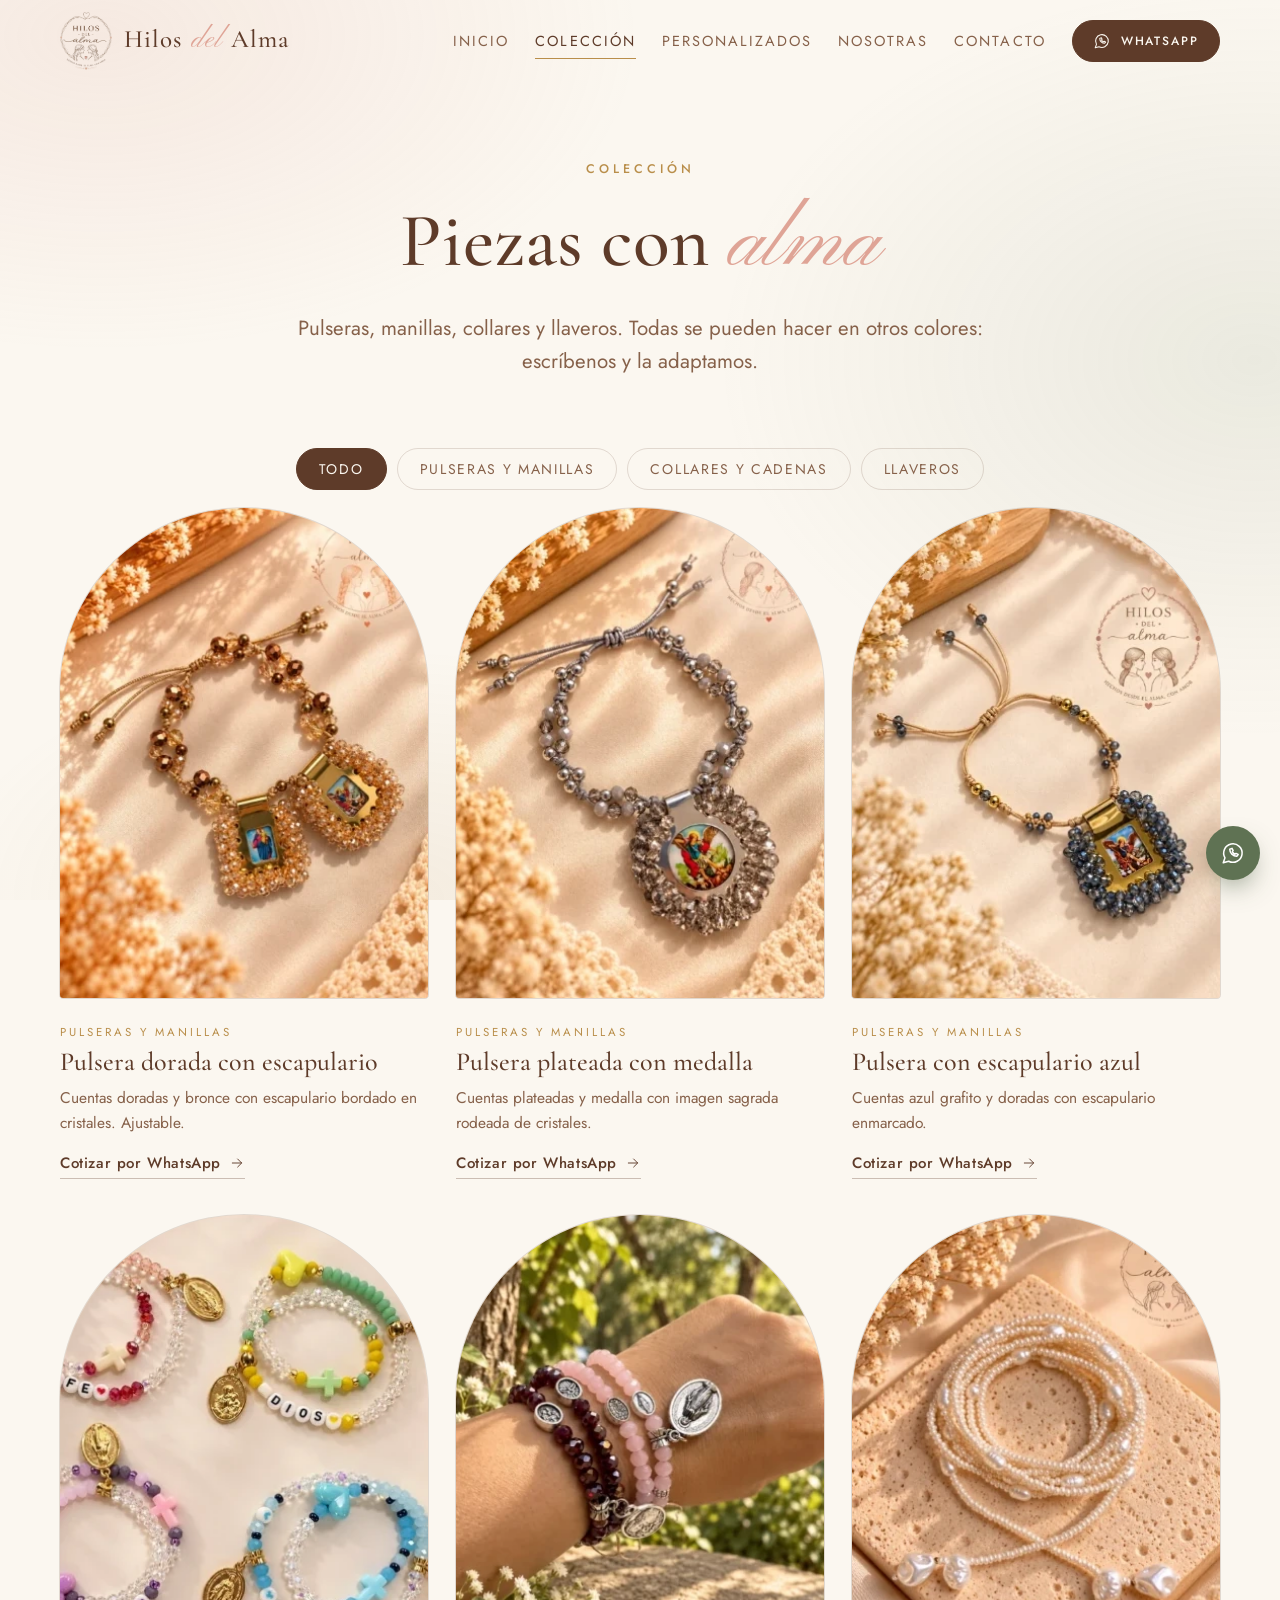
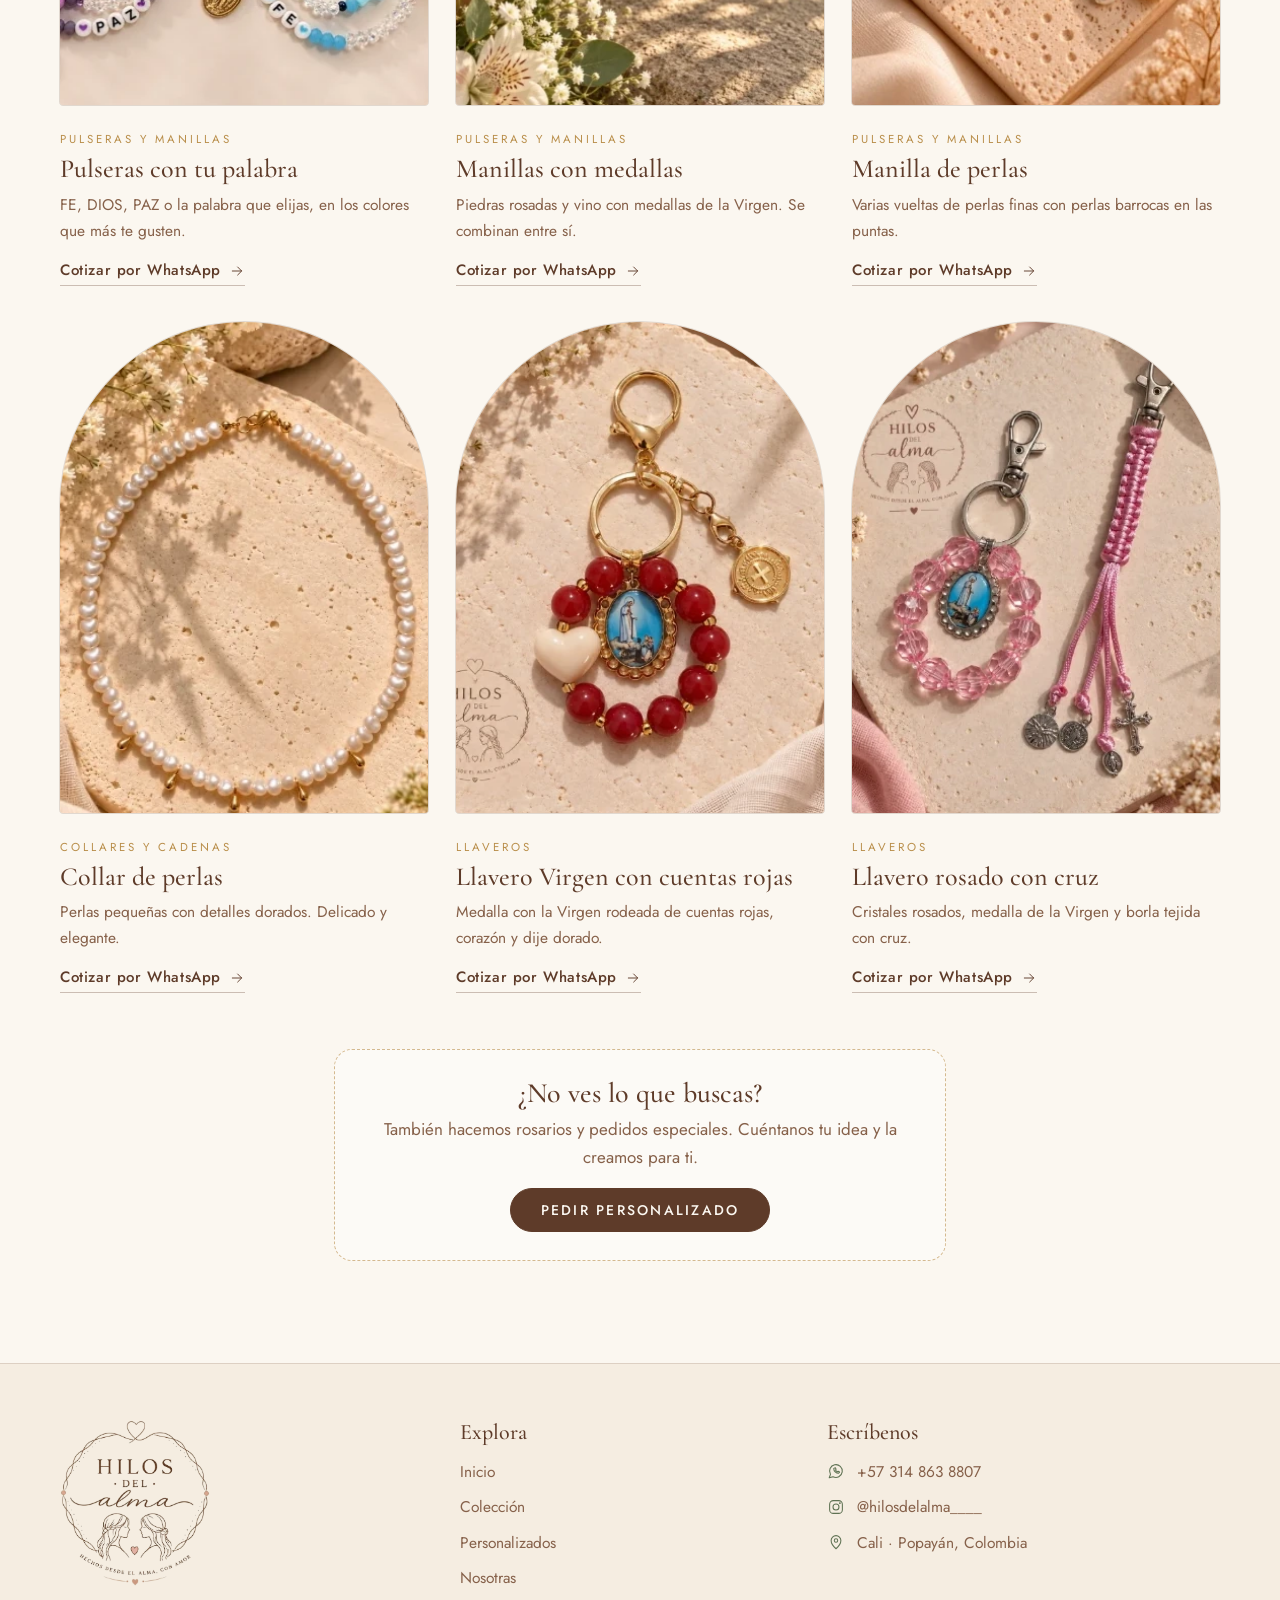
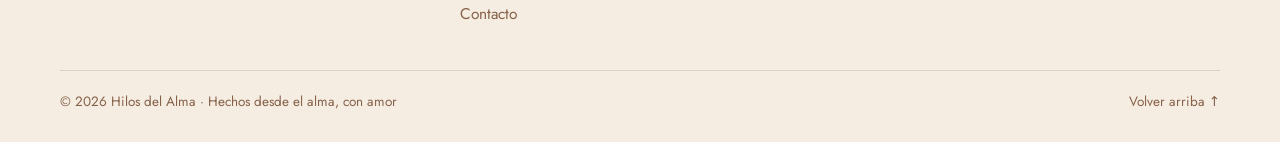
==== coleccion.html @ b4412c26 "Sitio inicial de Hilos del Alma: inicio, colección, personalizados, nosotras y contacto" ====
<!doctype html>
<html lang="es">
<head>
  <meta charset="utf-8">
  <meta name="viewport" content="width=device-width, initial-scale=1">
  <title>Colección · Hilos del Alma</title>
  <meta name="description" content="Pulseras, manillas, collares, llaveros y rosarios de Hilos del Alma. Cotiza por WhatsApp.">
  <meta name="theme-color" content="#fbf7f0">
  <link rel="icon" type="image/png" href="assets/img/favicon.png">
  <link rel="apple-touch-icon" href="assets/img/apple-touch-icon.png">
  <meta property="og:title" content="Colección · Hilos del Alma">
  <meta property="og:description" content="Pulseras, manillas, collares, llaveros y rosarios de Hilos del Alma. Cotiza por WhatsApp.">
  <meta property="og:image" content="assets/img/logo.png">
  <link rel="preconnect" href="https://fonts.googleapis.com">
  <link rel="preconnect" href="https://fonts.gstatic.com" crossorigin>
  <link href="https://fonts.googleapis.com/css2?family=Cormorant+Garamond:ital,wght@0,400;0,500;0,600;1,400;1,500&family=Jost:wght@300;400;500&family=Pinyon+Script&display=swap" rel="stylesheet">
  <link rel="stylesheet" href="assets/css/styles.css">
</head>
<body data-page="coleccion">
<main>
  <section class="page-head wrap">
    <p class="eyebrow">Colección</p>
    <h1>Piezas con <em>alma</em></h1>
    <p class="lead">Pulseras, manillas, collares y llaveros. Todas se pueden hacer en otros colores: escríbenos y la adaptamos.</p>
  </section>
  <section class="section" style="padding-top:20px">
    <div class="wrap">
      <div class="chips" id="chips"></div>
      <p class="linea-info" id="linea-info" hidden></p>
      <div class="pieces" id="coleccion"></div>
      <div class="note reveal">
        <h3>¿No ves lo que buscas?</h3>
        <p class="muted">También hacemos rosarios y pedidos especiales. Cuéntanos tu idea y la creamos para ti.</p>
        <a class="btn" href="personalizados.html">Pedir personalizado</a>
      </div>
    </div>
  </section>
</main>

<script src="assets/js/data.js"></script>
<script src="assets/js/art.js"></script>
<script src="assets/js/layout.js"></script>
<script src="assets/js/app.js"></script>
</body>
</html>
---- assets/css/styles.css ----
/* Hilos del Alma · calma, naturaleza y un aire espiritual */
:root {
  --cream: #fbf7f0;
  --paper: #f5ede1;
  --sand: #ecdcc6;
  --brown: #5e3b29;
  --brown-2: #86614a;
  --ink: #4a3226;
  --rose: #dfa496;
  --rose-soft: #f6e1da;
  --sage: #8a9a7c;
  --sage-deep: #5f7253;
  --sage-soft: #e3e9da;
  --gold: #b98e4a;
  --line: rgba(94, 59, 41, .16);
  --serif: 'Cormorant Garamond', 'Times New Roman', serif;
  --script: 'Pinyon Script', cursive;
  --sans: 'Jost', system-ui, sans-serif;
  --r: 18px;
  --ease: cubic-bezier(.2, .7, .2, 1);
}
*, *::before, *::after { box-sizing: border-box; }
html { scroll-behavior: smooth; overflow-x: clip; }
body {
  margin: 0; font-family: var(--sans); font-weight: 400; font-size: 17px; line-height: 1.65;
  color: var(--ink); background: var(--cream); overflow-x: hidden;
}
body::before {
  content: ''; position: fixed; inset: 0; z-index: -1; pointer-events: none;
  background:
    radial-gradient(60vw 50vh at 8% 4%, rgba(223, 164, 150, .16), transparent 70%),
    radial-gradient(60vw 60vh at 98% 40%, rgba(138, 154, 124, .14), transparent 70%),
    radial-gradient(50vw 40vh at 30% 100%, rgba(185, 142, 74, .10), transparent 70%);
}
body.no-scroll { overflow: hidden; }
img { max-width: 100%; display: block; }
a { color: inherit; text-decoration: none; }
h1, h2, h3, h4 { font-family: var(--serif); font-weight: 500; color: var(--brown); line-height: 1.1; margin: 0; }
p { margin: 0 0 1em; }
.wrap { width: min(1160px, 100% - 40px); margin-inline: auto; }
.muted { color: var(--brown-2); }
.ico { flex: none; }

/* ---------- Tipografía y adornos ---------- */
.eyebrow { font-size: 12.5px; letter-spacing: .32em; text-transform: uppercase; color: var(--gold); margin: 0 0 18px; font-weight: 500; }
.h2 { font-size: clamp(34px, 4.6vw, 54px); letter-spacing: -.005em; }
.h2 em, .h1 em { font-family: var(--script); font-style: normal; font-weight: 400; color: var(--rose); letter-spacing: 0; font-size: 1.18em; line-height: .8; }
.lead { font-size: clamp(18px, 1.6vw, 20.5px); color: var(--brown-2); max-width: 34em; }
.orn { display: flex; align-items: center; gap: 14px; color: var(--gold); margin: 22px 0; max-width: 260px; }
.orn::before, .orn::after { content: ''; flex: 1; height: 1px; background: linear-gradient(90deg, transparent, var(--gold)); opacity: .6; }
.orn::after { transform: scaleX(-1); }
.orn .sparkle { width: 14px; height: 14px; }
.orn--center { margin-inline: auto; }
.sparkle { display: inline-block; width: 18px; height: 18px; color: var(--gold); }
.link { display: inline-flex; align-items: center; gap: 8px; color: var(--brown); font-weight: 500; font-size: 15px; letter-spacing: .04em; border: 0; background: none; padding: 0; cursor: pointer; font-family: var(--sans); border-bottom: 1px solid rgba(94, 59, 41, .3); padding-bottom: 2px; transition: .3s var(--ease); }
.link:hover { color: var(--sage-deep); border-color: var(--sage-deep); gap: 12px; }
.arch { border-radius: 999px 999px var(--r) var(--r); overflow: hidden; }

/* ---------- Botones ---------- */
.btn {
  display: inline-flex; align-items: center; justify-content: center; gap: 10px;
  padding: 14px 30px; border-radius: 999px; border: 1px solid var(--brown);
  background: var(--brown); color: var(--cream); font: 500 14px/1 var(--sans); letter-spacing: .16em; text-transform: uppercase;
  cursor: pointer; transition: .35s var(--ease);
}
.btn:hover { background: transparent; color: var(--brown); transform: translateY(-2px); }
.btn--ghost { background: transparent; color: var(--brown); border-color: rgba(94, 59, 41, .4); }
.btn--ghost:hover { background: var(--brown); color: var(--cream); }
.btn--sage { background: var(--sage-deep); border-color: var(--sage-deep); }
.btn--sage:hover { color: var(--sage-deep); background: transparent; }
.btn--sm { padding: 11px 20px; font-size: 12px; }

/* ---------- Cabecera ---------- */
.site-header { position: sticky; top: 0; z-index: 50; transition: .4s var(--ease); }
.site-header::before { content: ''; position: absolute; inset: 0; z-index: -1; opacity: 0; transition: opacity .4s var(--ease); background: rgba(251, 247, 240, .88); backdrop-filter: blur(14px); box-shadow: 0 1px 0 var(--line); }
.site-header.is-stuck::before { opacity: 1; }
.site-header__in { display: flex; align-items: center; justify-content: space-between; gap: 24px; padding: 12px 0; }
.brand { display: flex; align-items: center; gap: 12px; }
.brand img { height: 58px; width: auto; }
.brand__name { font-family: var(--serif); font-size: 25px; font-weight: 500; color: var(--brown); letter-spacing: .04em; white-space: nowrap; }
.brand__name i { font-family: var(--script); font-style: normal; font-size: 1.15em; color: var(--rose); padding: 0 2px; }
.nav { display: flex; align-items: center; gap: 26px; }
.nav a:not(.btn) { font-size: 14.5px; letter-spacing: .14em; text-transform: uppercase; color: var(--brown-2); position: relative; padding: 6px 0; transition: color .3s; }
.nav a:not(.btn)::after { content: ''; position: absolute; left: 50%; right: 50%; bottom: 0; height: 1px; background: var(--gold); transition: .35s var(--ease); }
.nav a:not(.btn):hover, .nav a.is-active { color: var(--brown); }
.nav a:not(.btn):hover::after, .nav a.is-active::after { left: 0; right: 0; }
.burger { display: none; width: 44px; height: 44px; background: none; border: 0; position: relative; cursor: pointer; }
.burger i { position: absolute; left: 11px; right: 11px; height: 1.5px; background: var(--brown); transition: .35s var(--ease); }
.burger i:nth-child(1) { top: 17px; } .burger i:nth-child(2) { top: 26px; }
.burger.is-open i:nth-child(1) { top: 21px; transform: rotate(45deg); }
.burger.is-open i:nth-child(2) { top: 21px; transform: rotate(-45deg); }

/* ---------- Portada ---------- */
.hero { position: relative; overflow-x: clip; padding: clamp(40px, 6vw, 80px) 0 clamp(60px, 8vw, 110px); }
.hero__grid { display: grid; grid-template-columns: 1.05fr .95fr; gap: clamp(30px, 5vw, 80px); align-items: center; }
.h1 { font-size: clamp(46px, 6.4vw, 84px); letter-spacing: -.01em; }
.hero__lead { margin: 26px 0 36px; }
.hero__cta { display: flex; flex-wrap: wrap; gap: 14px; }
.hero__art { position: relative; width: min(470px, 100%); aspect-ratio: 4 / 5; margin-inline: auto; }
.hero__glow { position: absolute; inset: -12% -14%; background: radial-gradient(closest-side, rgba(244, 213, 160, .55), rgba(244, 213, 160, 0) 72%); animation: glow 7s ease-in-out infinite; }
.hero__main { position: absolute; inset: 0 20% 9% 0; border-radius: 999px 999px 26px 26px; overflow: hidden; box-shadow: 0 30px 60px -30px rgba(94, 59, 41, .45); }
.hero__main::after { content: ''; position: absolute; inset: 0; box-shadow: inset 0 0 0 1px rgba(255, 255, 255, .5); border-radius: inherit; }
.hero__frame { position: absolute; inset: -12px 8% 3% -12px; border: 1px solid var(--gold); border-radius: 999px 999px 32px 32px; opacity: .55; pointer-events: none; }
.hero__main img, .hero__sm img { width: 100%; height: 100%; object-fit: cover; }
.hero__sm { position: absolute; right: 0; bottom: 0; width: 44%; aspect-ratio: 3 / 4; border: 6px solid var(--cream); border-radius: 999px 999px 18px 18px; overflow: hidden; box-shadow: 0 20px 40px -20px rgba(94, 59, 41, .5); }
.hero__seal { position: absolute; left: -8%; bottom: 4%; width: 118px; height: 118px; border-radius: 50%; background: var(--cream); box-shadow: 0 10px 30px -12px rgba(94, 59, 41, .35); display: grid; place-items: center; }
.hero__seal svg { position: absolute; inset: 0; width: 100%; height: 100%; animation: spin 40s linear infinite; }
.hero__seal text { font: 500 9.6px var(--sans); letter-spacing: 3px; text-transform: uppercase; fill: var(--brown-2); }
.hero__seal .ico { color: var(--rose); }
.float { position: absolute; color: var(--gold); animation: twinkle 4.5s ease-in-out infinite; }
.float--1 { top: 2%; right: 6%; width: 26px; height: 26px; }
.float--2 { top: 38%; left: -9%; width: 16px; height: 16px; animation-delay: 1.5s; color: var(--rose); }
.float--3 { bottom: 20%; right: -7%; width: 20px; height: 20px; animation-delay: 3s; }
@keyframes twinkle { 0%, 100% { opacity: .25; transform: scale(.7) rotate(0); } 50% { opacity: 1; transform: scale(1.1) rotate(20deg); } }
@keyframes glow { 0%, 100% { opacity: .75; transform: scale(1); } 50% { opacity: 1; transform: scale(1.06); } }
@keyframes spin { to { transform: rotate(360deg); } }

/* ---------- Secciones ---------- */
.section { padding: clamp(60px, 8vw, 110px) 0; position: relative; }
.section--paper { background: linear-gradient(180deg, var(--paper), #f8f1e6); }
.head { display: flex; justify-content: space-between; align-items: end; gap: 30px; flex-wrap: wrap; margin-bottom: clamp(32px, 4vw, 56px); }
.head--center { flex-direction: column; align-items: center; text-align: center; }
.head p { max-width: 30em; margin: 0; }

.values { display: grid; grid-template-columns: repeat(3, 1fr); gap: 20px; border-block: 1px solid var(--line); padding: 30px 0; }
.value { display: flex; gap: 16px; align-items: center; justify-content: center; text-align: left; }
.value .ico { color: var(--sage-deep); width: 34px; height: 34px; stroke-width: 1.1; }
.value b { display: block; font-family: var(--serif); font-size: 22px; font-weight: 500; color: var(--brown); line-height: 1.1; }
.value span { font-size: 14.5px; color: var(--brown-2); }

/* Categorías */
.cats { display: grid; grid-template-columns: repeat(4, 1fr); gap: 26px; }
.cat { text-align: center; display: block; }
.cat__img { aspect-ratio: 3 / 4; background: var(--sand); position: relative; margin-bottom: 20px; transition: .6s var(--ease); box-shadow: 0 0 0 1px var(--line); }
.cat__img img { width: 100%; height: 100%; object-fit: cover; transition: transform 1.2s var(--ease); }
.cat:hover .cat__img img { transform: scale(1.06); }
.cat:hover .cat__img { box-shadow: 0 0 0 1px var(--gold), 0 24px 40px -26px rgba(94, 59, 41, .5); }
.cat__art { width: 100%; height: 100%; display: grid; place-items: center; background: linear-gradient(180deg, var(--rose-soft), #fbefe9); padding: 18%; }
.cat h3 { font-size: 26px; margin-bottom: 4px; }
.cat p { font-size: 15px; color: var(--brown-2); margin: 0; }

/* Líneas */
.lineas { display: grid; grid-template-columns: repeat(3, 1fr); gap: 24px; }
.linea { position: relative; padding: 40px 34px 34px; border-radius: var(--r); border: 1px solid var(--line); overflow: hidden; transition: .5s var(--ease); display: flex; flex-direction: column; gap: 10px; align-items: flex-start; }
.linea:hover { transform: translateY(-6px); box-shadow: 0 26px 40px -28px rgba(94, 59, 41, .5); }
.linea--sage { background: var(--sage-soft); } .linea--rose { background: var(--rose-soft); } .linea--sand { background: var(--sand); }
.linea h3 { font-size: 32px; }
.linea p { margin: 0 0 14px; color: var(--ink); opacity: .85; }
.linea__spark { position: absolute; right: 22px; top: 22px; width: 22px; height: 22px; opacity: .7; }
.linea .link { margin-top: auto; }

/* Piezas */
.pieces { display: grid; grid-template-columns: repeat(3, 1fr); gap: 36px 28px; }
.piece__img { display: block; aspect-ratio: 3 / 4; background: var(--sand); box-shadow: 0 0 0 1px var(--line); margin-bottom: 18px; position: relative; }
.piece__img img { width: 100%; height: 100%; object-fit: cover; transition: transform 1.2s var(--ease); }
.piece:hover .piece__img img { transform: scale(1.05); }
.piece__cat { font-size: 11.5px; letter-spacing: .26em; text-transform: uppercase; color: var(--gold); }
.piece h3 { font-size: 26px; margin: 4px 0 8px; }
.piece p { font-size: 15.5px; color: var(--brown-2); margin: 0 0 12px; }
.empty { grid-column: 1 / -1; text-align: center; padding: 40px 0; }

/* Historia */
.story { display: grid; grid-template-columns: .85fr 1.15fr; gap: clamp(30px, 6vw, 90px); align-items: center; }
.story__art { position: relative; padding: 50px 30px; text-align: center; }
.story__art::before { content: ''; position: absolute; inset: 0; border: 1px solid var(--gold); border-radius: 999px 999px 26px 26px; opacity: .5; }
.story__art img { width: min(380px, 100%); margin: 0 auto; -webkit-mask-image: linear-gradient(90deg, transparent, #000 8%, #000 92%, transparent); mask-image: linear-gradient(90deg, transparent, #000 8%, #000 92%, transparent); }
.story__art .sparkle { position: absolute; top: 16%; left: 50%; transform: translateX(-50%); width: 22px; height: 22px; animation: twinkle 4.5s ease-in-out infinite; }
.story blockquote { margin: 0 0 22px; font-family: var(--serif); font-size: clamp(28px, 3.4vw, 42px); line-height: 1.18; color: var(--brown); font-style: italic; }
.story blockquote em { font-family: var(--script); font-style: normal; color: var(--rose); font-size: 1.15em; }
.prose p { color: var(--brown-2); }

/* Pasos */
.steps { list-style: none; margin: 0; padding: 0; display: grid; gap: 28px; counter-reset: s; }
.step { display: flex; gap: 22px; align-items: flex-start; }
.step b { flex: none; width: 54px; height: 54px; border-radius: 50%; border: 1px solid var(--gold); display: grid; place-items: center; font: 500 26px var(--serif); color: var(--gold); background: var(--cream); }
.step h3 { font-size: 26px; margin-bottom: 4px; }
.step p { margin: 0; color: var(--brown-2); }
.split { display: grid; grid-template-columns: 1fr 1fr; gap: clamp(30px, 6vw, 90px); align-items: center; }
.split__img { position: relative; max-width: 420px; margin-inline: auto; width: 100%; }
.split__img .arch { aspect-ratio: 3 / 4; box-shadow: 0 30px 60px -34px rgba(94, 59, 41, .5); }
.split__img img { width: 100%; height: 100%; object-fit: cover; }
.split__img::before { content: ''; position: absolute; inset: -12px -12px 10px 12px; border: 1px solid var(--gold); border-radius: 999px 999px 30px 30px; opacity: .5; }
.split__img .arch { position: relative; }

/* Instagram */
.ig { display: grid; grid-template-columns: repeat(6, 1fr); gap: 12px; }
.ig__tile { aspect-ratio: 1; overflow: hidden; border-radius: 12px; background: var(--sand); }
.ig__tile img { width: 100%; height: 100%; object-fit: cover; transition: transform 1s var(--ease); }
.ig__tile:hover img { transform: scale(1.08); }

/* CTA final */
.cta { text-align: center; padding: clamp(70px, 9vw, 120px) 0; background: linear-gradient(180deg, transparent, var(--rose-soft)); position: relative; overflow: hidden; }
.cta h2 { font-size: clamp(36px, 5vw, 62px); max-width: 16em; margin: 0 auto 16px; }
.cta p { max-width: 32em; margin: 0 auto 30px; color: var(--brown-2); }
.cta__btns { display: flex; gap: 14px; justify-content: center; flex-wrap: wrap; }

/* ---------- Cabecera de páginas interiores ---------- */
.page-head { text-align: center; padding: clamp(40px, 6vw, 80px) 0 clamp(20px, 3vw, 40px); position: relative; }
.page-head h1 { font-size: clamp(44px, 6vw, 76px); }
.page-head h1 em { font-family: var(--script); font-style: normal; color: var(--rose); font-size: 1.15em; font-weight: 400; }
.page-head .lead { margin: 18px auto 0; }

/* Colección */
.chips { display: flex; flex-wrap: wrap; gap: 10px; justify-content: center; margin: 10px 0 18px; }
.chip { font: 400 14px var(--sans); letter-spacing: .12em; text-transform: uppercase; padding: 10px 22px; border-radius: 999px; border: 1px solid var(--line); background: transparent; color: var(--brown-2); cursor: pointer; transition: .3s var(--ease); }
.chip:hover { border-color: var(--gold); color: var(--brown); }
.chip.is-on { background: var(--brown); border-color: var(--brown); color: var(--cream); }
.linea-info { text-align: center; margin-bottom: 18px; color: var(--brown-2); font-size: 15.5px; }
.note { text-align: center; margin: 56px auto 0; max-width: 36em; padding: 28px; border: 1px dashed rgba(185, 142, 74, .6); border-radius: var(--r); background: rgba(255, 255, 255, .4); }
.note h3 { font-size: 28px; margin-bottom: 6px; }

/* Ideas */
.ideas { display: grid; grid-template-columns: repeat(4, 1fr); gap: 18px; }
.idea { padding: 28px 24px; border: 1px solid var(--line); border-radius: var(--r); background: rgba(255, 255, 255, .5); }
.idea .ico { color: var(--sage-deep); width: 30px; height: 30px; stroke-width: 1.15; margin-bottom: 12px; }
.idea h3 { font-size: 24px; margin-bottom: 4px; }
.idea p { margin: 0; font-size: 15.5px; color: var(--brown-2); }

/* Formularios */
.form { display: grid; gap: 18px; padding: clamp(26px, 4vw, 44px); border: 1px solid var(--line); border-radius: 26px; background: rgba(255, 255, 255, .6); box-shadow: 0 30px 60px -44px rgba(94, 59, 41, .5); }
.form__row { display: grid; grid-template-columns: 1fr 1fr; gap: 18px; }
.field { display: grid; gap: 6px; }
.field label { font-size: 12.5px; letter-spacing: .2em; text-transform: uppercase; color: var(--brown-2); }
.field input, .field select, .field textarea { font: 400 16px var(--sans); color: var(--ink); background: var(--cream); border: 1px solid var(--line); border-radius: 12px; padding: 13px 15px; width: 100%; transition: .3s; }
.field textarea { min-height: 120px; resize: vertical; }
.field input:focus, .field select:focus, .field textarea:focus { outline: none; border-color: var(--sage); box-shadow: 0 0 0 4px rgba(138, 154, 124, .2); }
.form .btn { justify-self: start; }
.form__hint { font-size: 14px; color: var(--brown-2); margin: 0; }

/* Contacto */
.contact { display: grid; grid-template-columns: .9fr 1.1fr; gap: clamp(26px, 5vw, 70px); align-items: start; }
.ccards { display: grid; gap: 14px; }
.ccard { display: flex; gap: 18px; align-items: center; padding: 22px 24px; border: 1px solid var(--line); border-radius: var(--r); background: rgba(255, 255, 255, .55); transition: .4s var(--ease); }
a.ccard:hover { transform: translateX(6px); border-color: var(--gold); }
.ccard .ico { color: var(--sage-deep); width: 30px; height: 30px; stroke-width: 1.15; }
.ccard small { display: block; font-size: 11.5px; letter-spacing: .26em; text-transform: uppercase; color: var(--gold); }
.ccard b { font: 500 22px var(--serif); color: var(--brown); }
.ccard span { color: var(--brown-2); font-size: 15px; display: block; line-height: 1.4; }

/* ---------- Pie ---------- */
.site-footer { border-top: 1px solid var(--line); background: var(--paper); padding-top: 56px; }
.site-footer__grid { display: grid; grid-template-columns: 1.1fr 1fr 1.2fr; gap: 40px; align-items: start; }
.site-footer__brand img { width: 150px; }
.site-footer h4 { font-size: 22px; margin-bottom: 14px; }
.flist { list-style: none; margin: 0; padding: 0; display: grid; gap: 10px; }
.flist li { display: flex; gap: 12px; align-items: center; color: var(--brown-2); font-size: 15.5px; }
.flist .ico { color: var(--sage-deep); }
.flist a:hover { color: var(--brown); text-decoration: underline; text-underline-offset: 4px; }
.site-footer__bar { display: flex; justify-content: space-between; flex-wrap: wrap; gap: 10px; margin-top: 44px; padding: 20px 0 28px; border-top: 1px solid var(--line); font-size: 13.5px; color: var(--brown-2); }
.wa-float { position: fixed; right: 20px; bottom: 20px; z-index: 40; width: 54px; height: 54px; border-radius: 50%; display: grid; place-items: center; background: var(--sage-deep); color: #fff; box-shadow: 0 12px 28px -10px rgba(60, 80, 50, .7); transition: .35s var(--ease); }
.wa-float:hover { transform: translateY(-3px) scale(1.05); }

/* ---------- Animación de entrada ---------- */
.reveal { opacity: 0; transform: translateY(22px); transition: opacity .9s var(--ease), transform .9s var(--ease); }
.reveal.is-in { opacity: 1; transform: none; }
@media (prefers-reduced-motion: reduce) {
  *, *::before, *::after { animation: none !important; transition: none !important; scroll-behavior: auto !important; }
  .reveal { opacity: 1; transform: none; }
}

/* ---------- Responsive ---------- */
@media (max-width: 1100px) {
  .burger { display: block; }
  .nav { position: fixed; inset: 0 0 0 auto; width: min(340px, 86vw); background: var(--cream); flex-direction: column; align-items: flex-start; justify-content: center; gap: 22px; padding: 40px 36px; transform: translateX(100%); transition: transform .5s var(--ease); box-shadow: -30px 0 60px -30px rgba(94, 59, 41, .35); }
  .nav.is-open { transform: none; }
  .nav a:not(.btn) { font-size: 17px; }
  .burger { z-index: 60; }
}
@media (max-width: 1000px) {
  .hero__grid, .story, .split, .contact { grid-template-columns: 1fr; }
  .hero__art { order: -1; width: min(380px, 84%); }
  .story__art { max-width: 420px; margin-inline: auto; }
  .cats { grid-template-columns: repeat(2, 1fr); }
  .ideas { grid-template-columns: repeat(2, 1fr); }
  .pieces { grid-template-columns: repeat(2, 1fr); }
  .lineas { grid-template-columns: 1fr; }
  .ig { grid-template-columns: repeat(3, 1fr); }
  .site-footer__grid { grid-template-columns: 1fr 1fr; }
  .site-footer__brand { grid-column: 1 / -1; }
}
@media (max-width: 620px) {
  body { font-size: 16px; }
  .brand__name { font-size: 21px; }
  .brand img { height: 48px; }
  .values { grid-template-columns: 1fr; gap: 22px; }
  .value { justify-content: flex-start; }
  .pieces { gap: 28px 14px; }
  .piece h3 { font-size: 21px; }
  .piece p { font-size: 14.5px; line-height: 1.5; }
  .piece__cat { display: block; font-size: 10.5px; letter-spacing: .14em; line-height: 1.4; }
  .piece .link { font-size: 13px; letter-spacing: .02em; }
  .cats { gap: 14px; }
  .cat h3 { font-size: 21px; } .cat p { font-size: 13.5px; }
  .ideas, .form__row { grid-template-columns: 1fr; }
  .hero__seal { width: 92px; height: 92px; left: -4%; }
  .hero__seal text { font-size: 9px; }
  .site-footer__grid { grid-template-columns: 1fr; }
  .head { align-items: flex-start; }
}
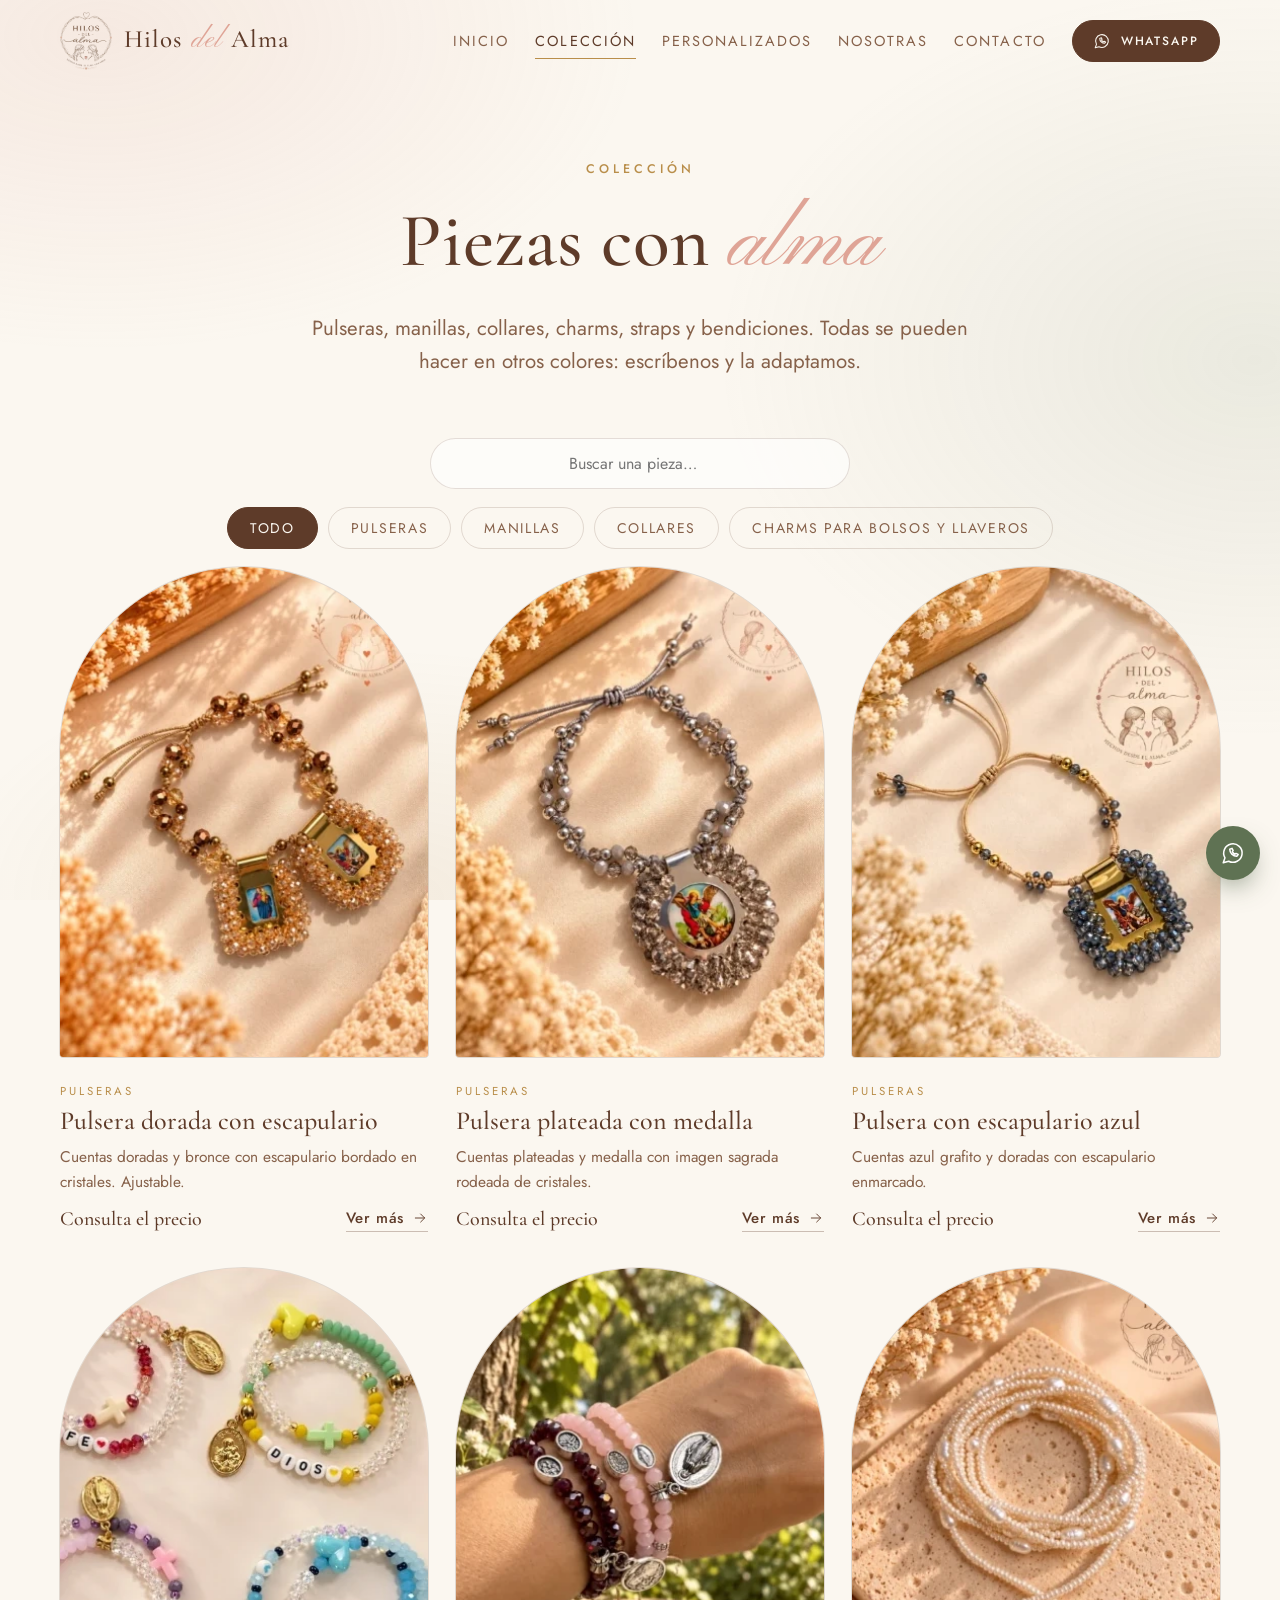
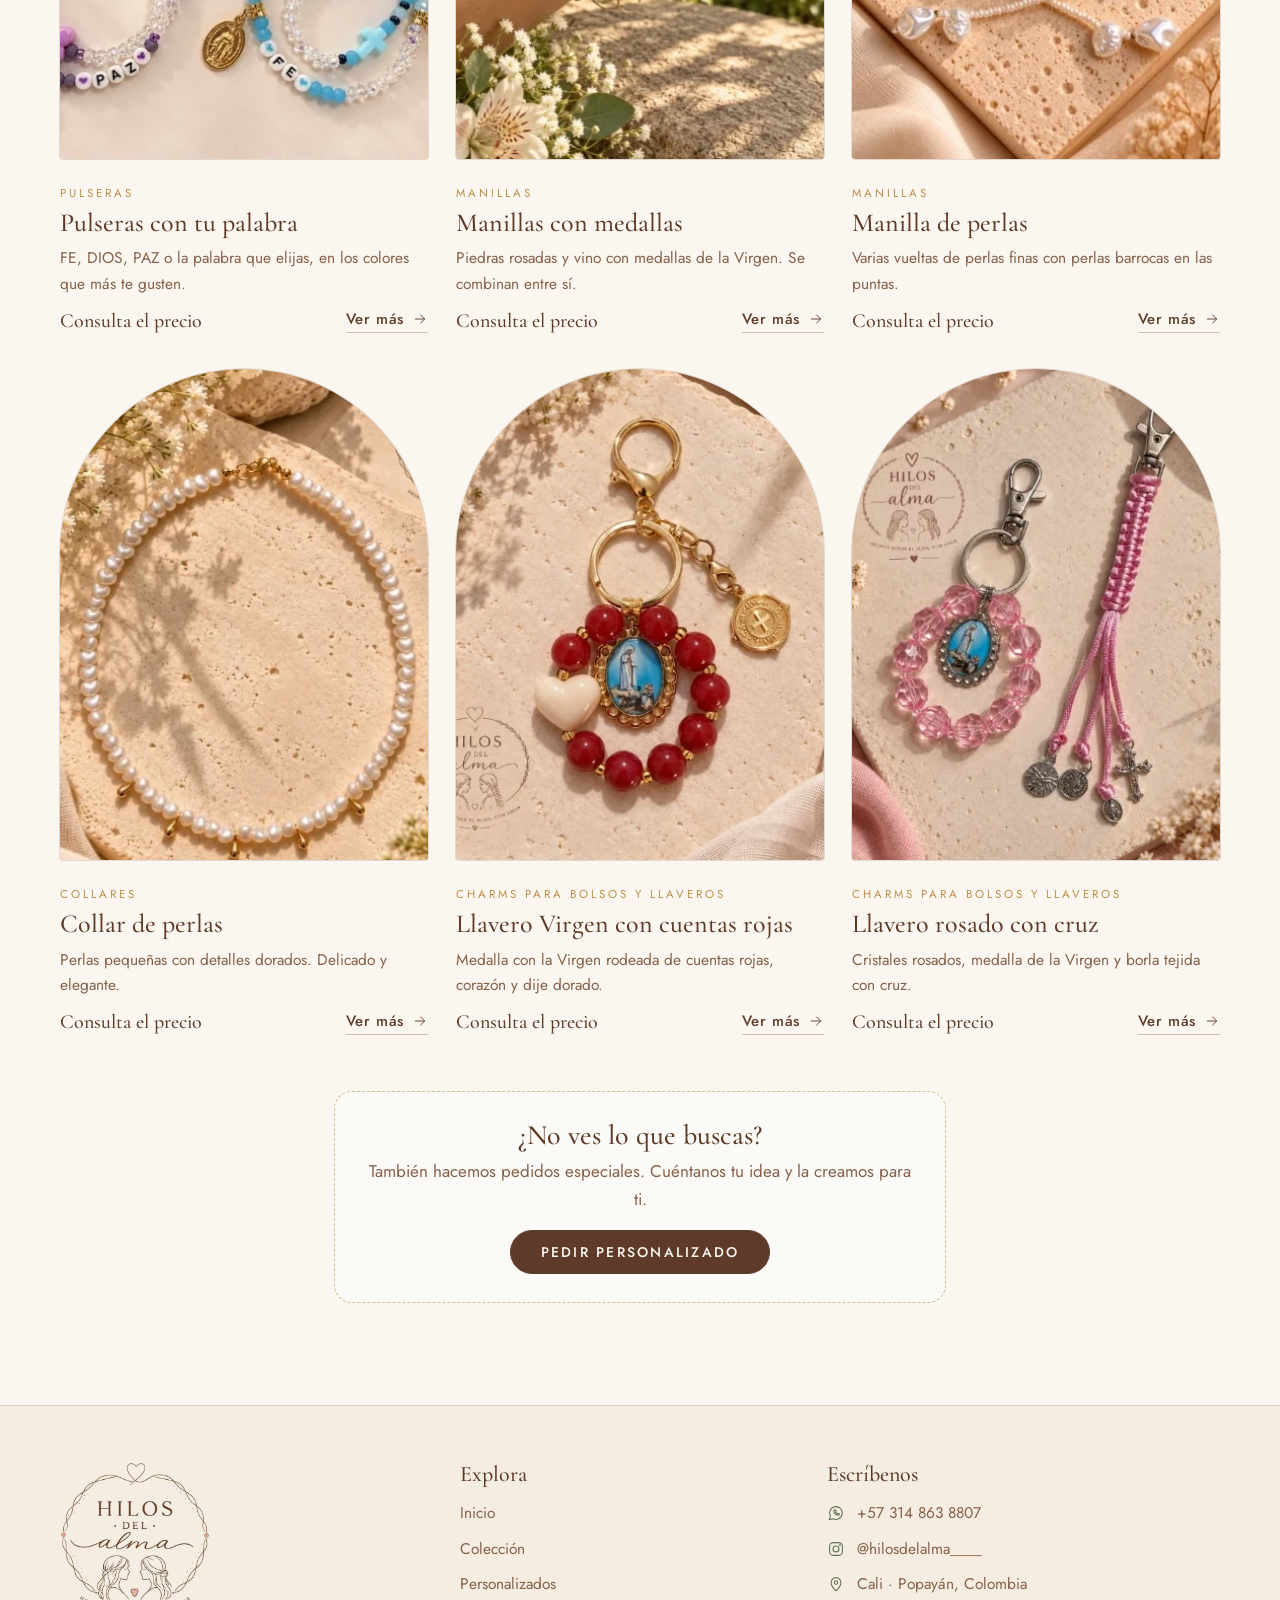
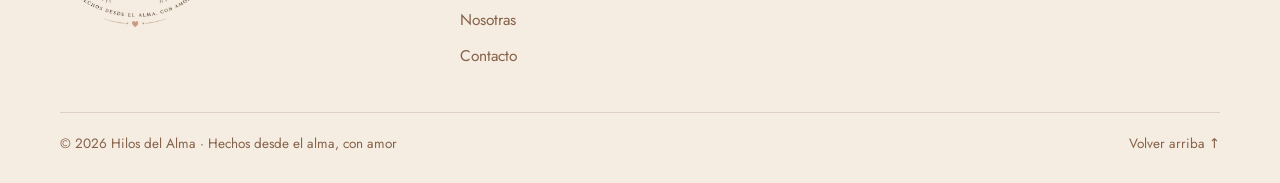
==== commit 468f1bcc: "Panel de administración con Supabase: piezas, categorías y medallas, y nuevas categorías del cliente" ====
--- a/coleccion.html
+++ b/coleccion.html
@@ -21,16 +21,17 @@
   <section class="page-head wrap">
     <p class="eyebrow">Colección</p>
     <h1>Piezas con <em>alma</em></h1>
-    <p class="lead">Pulseras, manillas, collares y llaveros. Todas se pueden hacer en otros colores: escríbenos y la adaptamos.</p>
+    <p class="lead">Pulseras, manillas, collares, charms, straps y bendiciones. Todas se pueden hacer en otros colores: escríbenos y la adaptamos.</p>
   </section>
   <section class="section" style="padding-top:20px">
     <div class="wrap">
+      <div class="search"><input id="buscar" type="search" placeholder="Buscar una pieza…" aria-label="Buscar una pieza" autocomplete="off"></div>
       <div class="chips" id="chips"></div>
       <p class="linea-info" id="linea-info" hidden></p>
       <div class="pieces" id="coleccion"></div>
       <div class="note reveal">
         <h3>¿No ves lo que buscas?</h3>
-        <p class="muted">También hacemos rosarios y pedidos especiales. Cuéntanos tu idea y la creamos para ti.</p>
+        <p class="muted">También hacemos pedidos especiales. Cuéntanos tu idea y la creamos para ti.</p>
         <a class="btn" href="personalizados.html">Pedir personalizado</a>
       </div>
     </div>
@@ -39,6 +40,8 @@
 
 <script src="assets/js/data.js"></script>
 <script src="assets/js/art.js"></script>
+<script src="assets/js/config.js"></script>
+<script src="assets/js/catalogo.js"></script>
 <script src="assets/js/layout.js"></script>
 <script src="assets/js/app.js"></script>
 </body>
--- a/assets/css/styles.css
+++ b/assets/css/styles.css
@@ -297,3 +297,46 @@
   .site-footer__grid { grid-template-columns: 1fr; }
   .head { align-items: flex-start; }
 }
+
+/* ---------- Catálogo: tarjetas, ficha y medallas ---------- */
+button.piece__img { display: block; width: 100%; padding: 0; border: 0; cursor: pointer; font: inherit; }
+.piece__ph { display: grid; place-items: center; width: 100%; height: 100%; padding: 22%; background: linear-gradient(180deg, var(--rose-soft), #fbefe9); }
+.badge { position: absolute; top: 14px; left: 50%; transform: translateX(-50%); background: rgba(251, 247, 240, .92); color: var(--brown); font: 500 11px var(--sans); letter-spacing: .2em; text-transform: uppercase; padding: 6px 14px; border-radius: 999px; }
+.badge--n { top: auto; bottom: 14px; background: rgba(94, 59, 41, .78); color: var(--cream); letter-spacing: .12em; }
+.piece__foot { display: flex; align-items: center; justify-content: space-between; gap: 12px; flex-wrap: wrap; }
+.piece__price { font: 500 20px var(--serif); color: var(--brown); }
+.search { max-width: 420px; margin: 0 auto 18px; }
+.search input { width: 100%; font: 400 16px var(--sans); color: var(--ink); background: rgba(255, 255, 255, .6); border: 1px solid var(--line); border-radius: 999px; padding: 13px 22px; text-align: center; }
+.search input:focus { outline: none; border-color: var(--sage); box-shadow: 0 0 0 4px rgba(138, 154, 124, .2); }
+
+.dlg { border: 0; padding: 0; background: var(--cream); border-radius: 26px; width: min(900px, calc(100% - 28px)); max-height: calc(100dvh - 28px); overflow: auto; color: var(--ink); box-shadow: 0 40px 90px -30px rgba(60, 38, 26, .55); }
+.dlg::backdrop { background: rgba(70, 46, 32, .5); backdrop-filter: blur(3px); }
+.dlg__x { position: absolute; top: 14px; right: 14px; z-index: 2; width: 40px; height: 40px; border-radius: 50%; border: 1px solid var(--line); background: rgba(251, 247, 240, .9); color: var(--brown); font-size: 16px; cursor: pointer; }
+.dlg__grid { display: grid; grid-template-columns: 1fr 1.05fr; gap: clamp(20px, 4vw, 44px); padding: clamp(18px, 3vw, 34px); }
+.dlg__main { aspect-ratio: 3 / 4; background: var(--sand); box-shadow: 0 0 0 1px var(--line); }
+.dlg__main img { width: 100%; height: 100%; object-fit: cover; }
+.dlg__thumbs { display: flex; gap: 8px; margin-top: 12px; flex-wrap: wrap; }
+.dlg__thumbs button { width: 58px; height: 58px; padding: 0; border: 1px solid var(--line); border-radius: 12px; overflow: hidden; background: none; cursor: pointer; opacity: .65; }
+.dlg__thumbs button.is-on { opacity: 1; border-color: var(--gold); }
+.dlg__thumbs img { width: 100%; height: 100%; object-fit: cover; }
+.dlg__info { display: flex; flex-direction: column; align-items: flex-start; gap: 12px; padding-top: 10px; }
+.dlg__info h2 { font-size: clamp(30px, 3.4vw, 42px); }
+.dlg__info p { margin: 0; color: var(--brown-2); }
+.dlg__price { font: 500 26px var(--serif); color: var(--brown); }
+.dlg__price i { font: 400 14px var(--sans); letter-spacing: .14em; text-transform: uppercase; color: var(--rose); }
+.dlg__sig { border-left: 2px solid var(--gold); padding: 4px 0 4px 16px; background: linear-gradient(90deg, rgba(185, 142, 74, .08), transparent); }
+.dlg__sig small { display: block; font-size: 11.5px; letter-spacing: .26em; text-transform: uppercase; color: var(--gold); margin-bottom: 4px; }
+.dlg__info .btn { margin-top: 8px; }
+
+.medals { display: grid; grid-template-columns: repeat(auto-fit, minmax(210px, 1fr)); gap: 28px 22px; }
+.medal { text-align: center; padding: 8px; }
+.medal__img { width: 132px; height: 132px; margin: 0 auto 16px; border-radius: 50%; overflow: hidden; background: var(--sand); box-shadow: 0 0 0 1px var(--gold), 0 0 0 7px var(--cream), 0 0 0 8px var(--line); display: grid; place-items: center; }
+.medal__img img { width: 100%; height: 100%; object-fit: cover; }
+.medal__img--ph .sparkle { width: 34px; height: 34px; }
+.medal h3 { font-size: 24px; margin-bottom: 6px; }
+.medal p { font-size: 15.5px; color: var(--brown-2); margin: 0; }
+
+@media (max-width: 760px) {
+  .dlg__grid { grid-template-columns: 1fr; }
+  .dlg__main { aspect-ratio: 1 / 1; border-radius: 999px 999px var(--r) var(--r); }
+}
